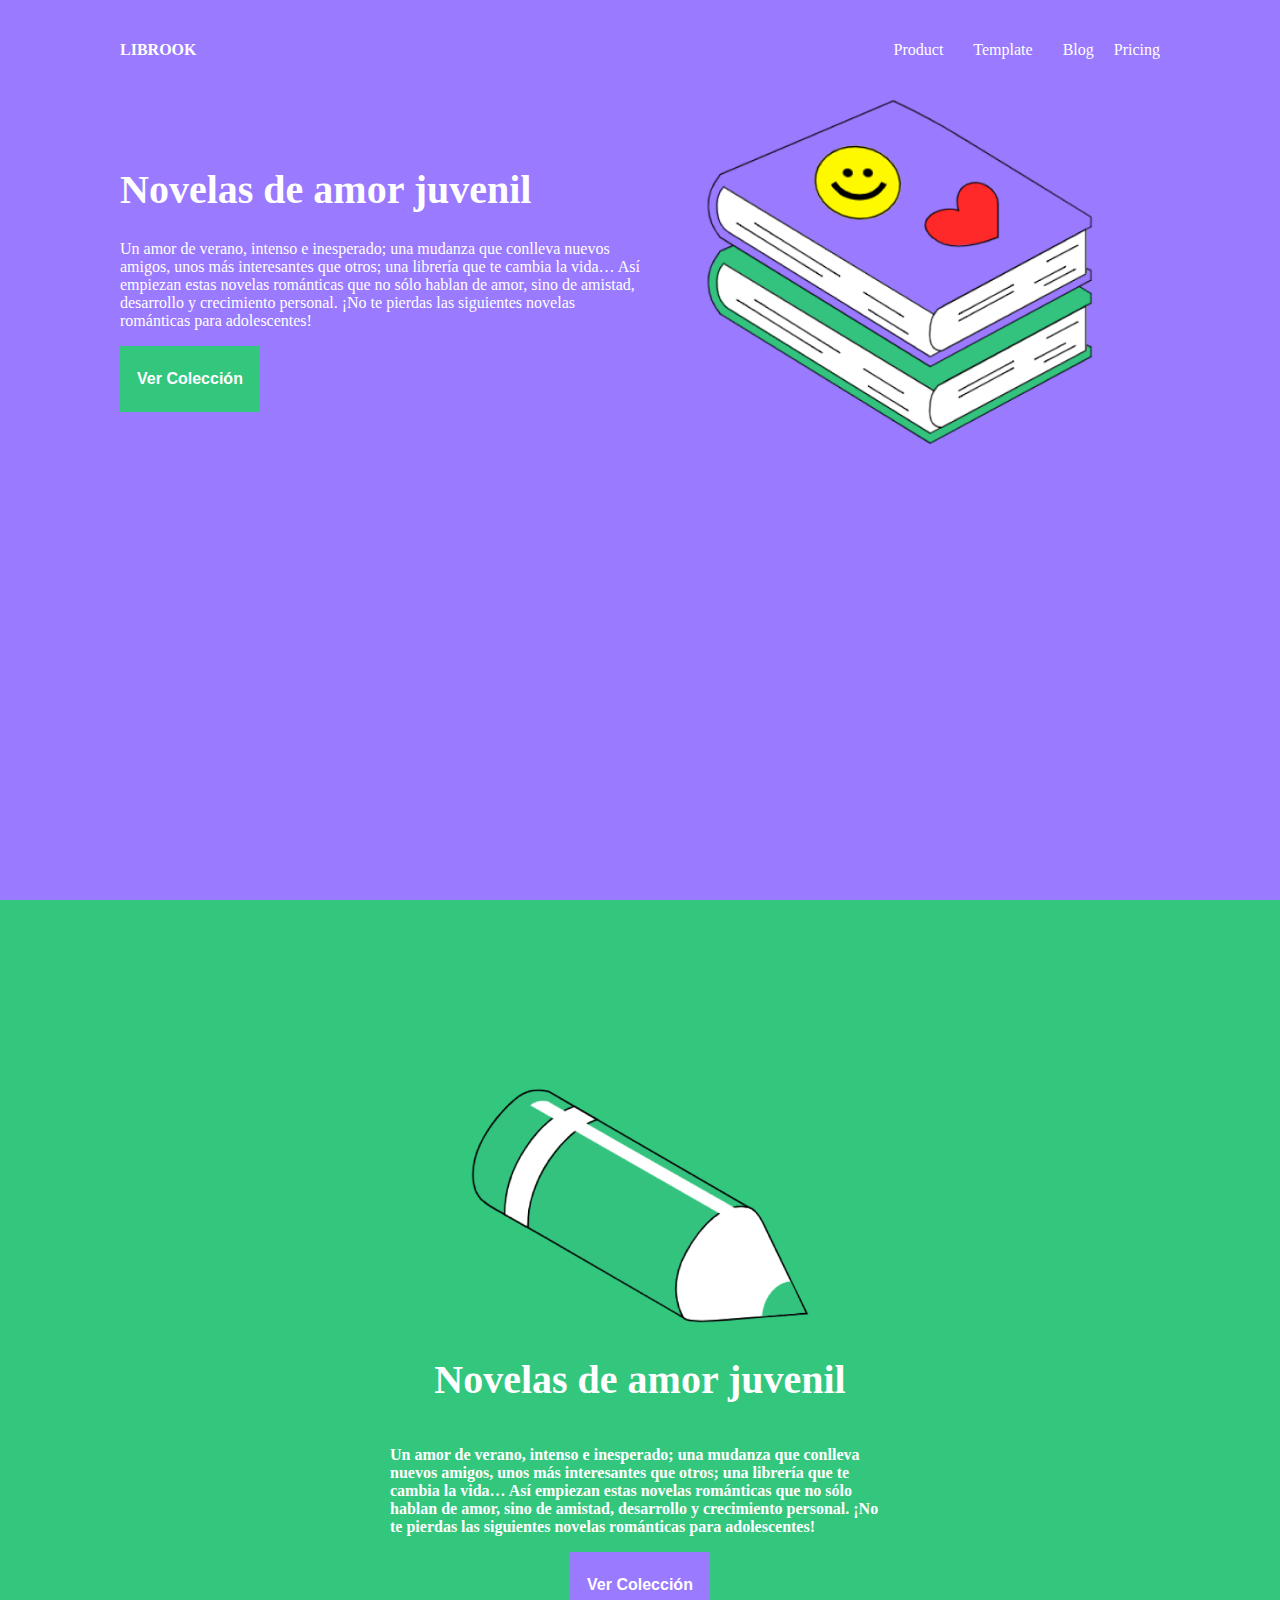
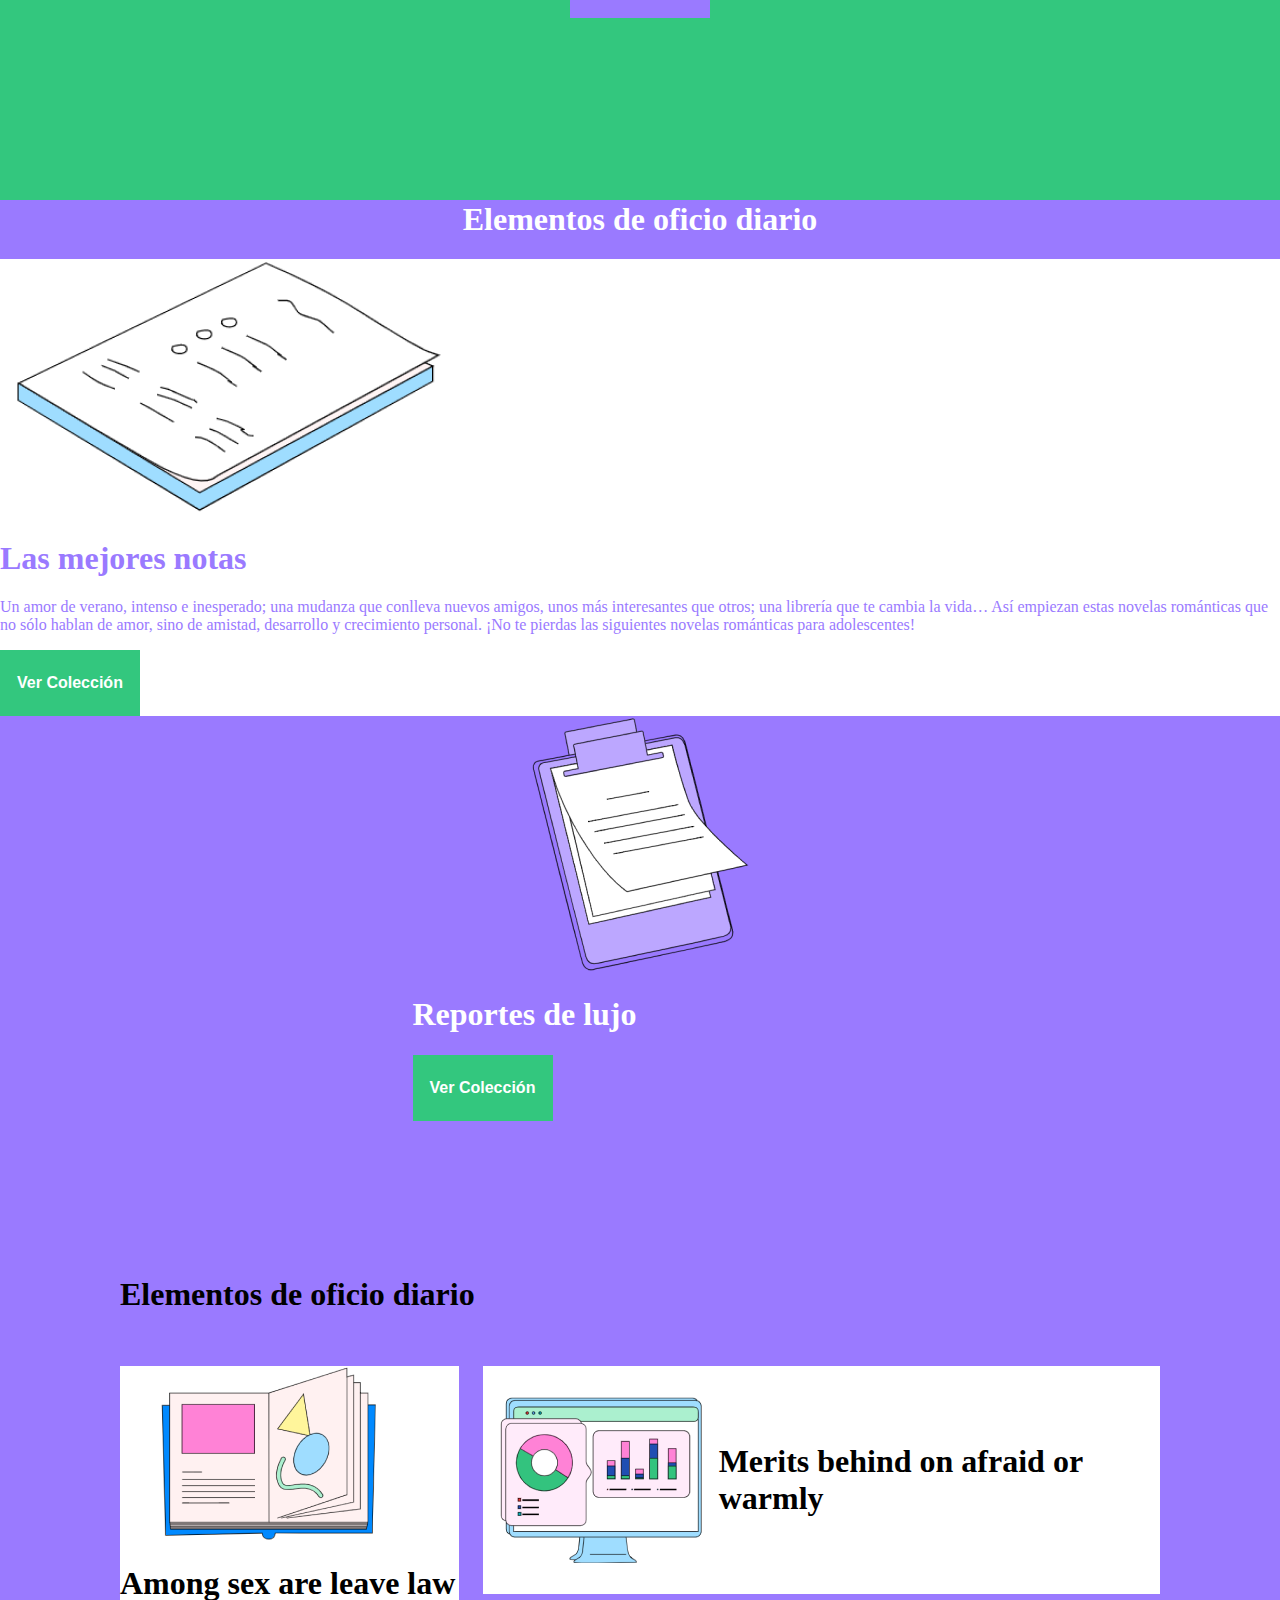
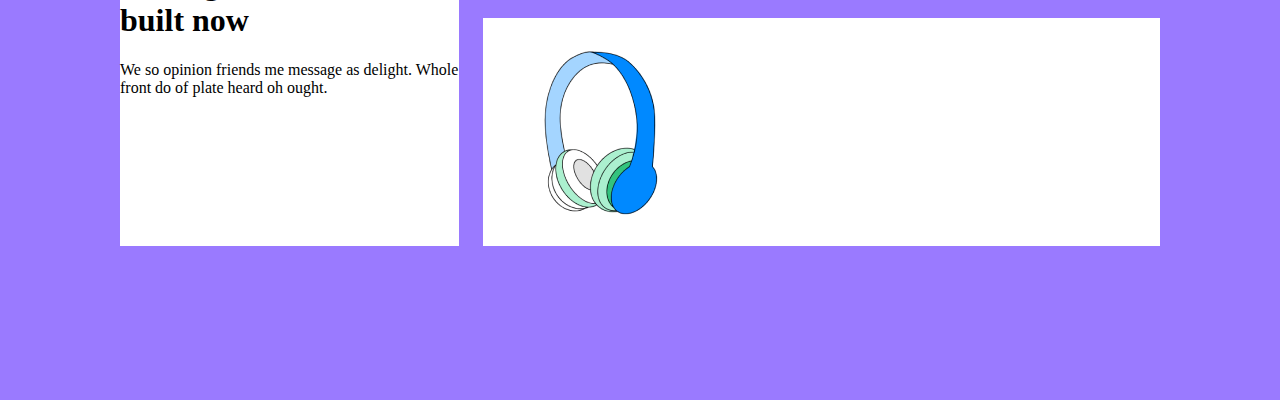
==== index.html @ b79c16dd "zasvar" ====
<!DOCTYPE html>
<html lang="en">
  <head>
    <meta charset="UTF-8" />
    <meta name="viewport" content="width=device-width, initial-scale=1.0" />
    <title>Librook</title>
    <link rel="stylesheet" href="librook.css" />
  </head>

  <body>
    <div id="section-1">
      <div id="header">
        <div id="header-left-side">
          <p>LIBROOK</p>
        </div>
        <div id="header-right-side">
          <div id="product">
            Product

            <img src="./week4/arrow-icon.png" alt="" />
          </div>
          <div id="template">
            Template <img src="./week4/arrow-icon.png" alt="" />
          </div>
          <div id="blog">Blog</div>
          <div id="pricing">Pricing</div>
        </div>
      </div>

      <div id="intro">
        <div id="intro-left-side">
          <h1>Novelas de amor juvenil</h1>
          <p>
            Un amor de verano, intenso e inesperado; una mudanza que conlleva
            nuevos amigos, unos más interesantes que otros; una librería que te
            cambia la vida… Así empiezan estas novelas románticas que no sólo
            hablan de amor, sino de amistad, desarrollo y crecimiento personal.
            ¡No te pierdas las siguientes novelas románticas para adolescentes!
          </p>
          <button>Ver Colección</button>
        </div>
        <div id="intro-right-side">
          <img src="./images/Isometric Stickers Books.png" alt="" />
        </div>
      </div>
    </div>
    <div id="section-2">
      <img src="./images/Isometric Stickers Crayon.png" alt="" />
      <h1>Novelas de amor juvenil</h1>
      <p>
        Un amor de verano, intenso e inesperado; una mudanza que conlleva nuevos
        amigos, unos más interesantes que otros; una librería que te cambia la
        vida… Así empiezan estas novelas románticas que no sólo hablan de amor,
        sino de amistad, desarrollo y crecimiento personal. ¡No te pierdas las
        siguientes novelas románticas para adolescentes!
      </p>
      <button>Ver Colección</button>
    </div>
    <div id="section-3">
      <h1>Elementos de oficio diario</h1>
      <div id="left-box">
        <img src="./images/Isometric Stickers Brainstorming.png" alt="" />
        <h1>Las mejores notas</h1>
        <p>
          Un amor de verano, intenso e inesperado; una mudanza que conlleva
          nuevos amigos, unos más interesantes que otros; una librería que te
          cambia la vida… Así empiezan estas novelas románticas que no sólo
          hablan de amor, sino de amistad, desarrollo y crecimiento personal.
          ¡No te pierdas las siguientes novelas románticas para adolescentes!
        </p>
        <button>Ver Colección</button>
      </div>
      <div id="right-box">
        <img src="./images/Isometric Stickers Checklist.png" alt="" />
        <h1>Reportes de lujo</h1>

        <button>Ver Colección</button>
      </div>
    </div>
    <div id="section-4">
      <h1>Elementos de oficio diario</h1>
      <div id="container">
        <div id="container-left-side">
          <img src="./images/Isometric Stickers Book.png" alt="" />
          <h1 class="title">Among sex are leave law built now</h1>
          <p>
            We so opinion friends me message as delight. Whole front do of plate
            heard oh ought.
          </p>
        </div>
        <div id="container-right-side">
          <div class="container-right-side-item">
            <img src="./images/Isometric Stickers Charts.png" alt="" />
            <h1>Merits behind on afraid or warmly</h1>
          </div>
          <div class="container-right-side-item">
            <img src="./images/Isometric Stickers Headphones.png" alt="" />
          </div>
        </div>
      </div>
    </div>
  </body>
</html>
---- librook.css ----
body {
  margin: 0;
  padding: 0;
}
#section-1 {
  height: 100vh;
  background-color: #9a7aff;
  color: white;
  padding: 0px 120px;
}

#header {
  height: 100px;
  display: flex;
  justify-content: space-between;
  align-items: center;
}
#header-left-side p {
  font-weight: 800;
  font-weight: bold;
}

#header-right-side {
  display: flex;
  gap: 20px;
}

#header-right-side img {
  width: 12px;
  margin-left: 6px;
}

#intro {
  height: calc(100vh -100px);
  display: flex;
  align-items: center;
}
#intro-left-side {
  width: 50%;
}

#intro-left-side h1 {
  font-size: 40px;
  font-weight: bold;
}

#intro-left-side button {
  padding: 24px 16px;
  background-color: #33c77e;
  color: white;
  border: none;
  font-size: 16px;
  font-weight: bold;
  width: 140px;
}
#intro-right-side {
  width: 50%;
}
#intro-right-side img {
  width: 100%;
}

#section-2 {
  height: 100vh;
  background-color: #33c77e;
  color: white;
  display: flex;
  flex-direction: column;
  align-items: center;
  justify-content: center;
}
#section-2 h1 {
  font-size: 40px;
  font-weight: bold;
}
#section-2 p {
  font-weight: 800;
  font-weight: bold;
  width: 500px;
}

#section-2 img {
  width: 500px;
}
#section-2 button {
  padding: 24px 16px;
  background-color: #9a7aff;
  color: white;
  border: none;
  font-size: 16px;
  font-weight: bold;
  width: 140px;
}
#section-3 {
  height: 100vh;
  background-color: #9a7aff;
  color: white;
  display: flex;
  flex-direction: column;
  align-items: center;
  justify-content: center;
}
#left-box {
  background-color: white;
  color: #9a7aff;
  border-inline-color: white;
}
#left-box button {
  padding: 24px 16px;
  background-color: #33c77e;
  color: white;
  border: none;
  font-size: 16px;
  font-weight: bold;
  width: 140px;
}
#right-box {
  background-color: #9a7aff;
  border-inline-color: white;
}
#right-box button {
  padding: 24px 16px;
  background-color: #33c77e;
  color: white;
  border: none;
  font-size: 16px;
  font-weight: bold;
  width: 140px;
}
#section-4 {
  height: 100vh;
  padding: 0px 120px;
  background-color: #9a7aff;
  display: flex;
  flex-direction: column;
  justify-content: center;
  gap: 32px;
}

#container {
  height: 480px;
  width: 100%;
  display: flex;
  gap: 24px;
}

#container-left-side {
  width: 33%;
  height: 100%;
  background-color: white;
}

#container-right-side {
  width: 66%;
  display: flex;
  flex-direction: column;
  gap: 24px;
}

.container-right-side-item {
  height: 230px;
  width: 100%;
  background-color: white;
  display: flex;
  align-items: center;
}
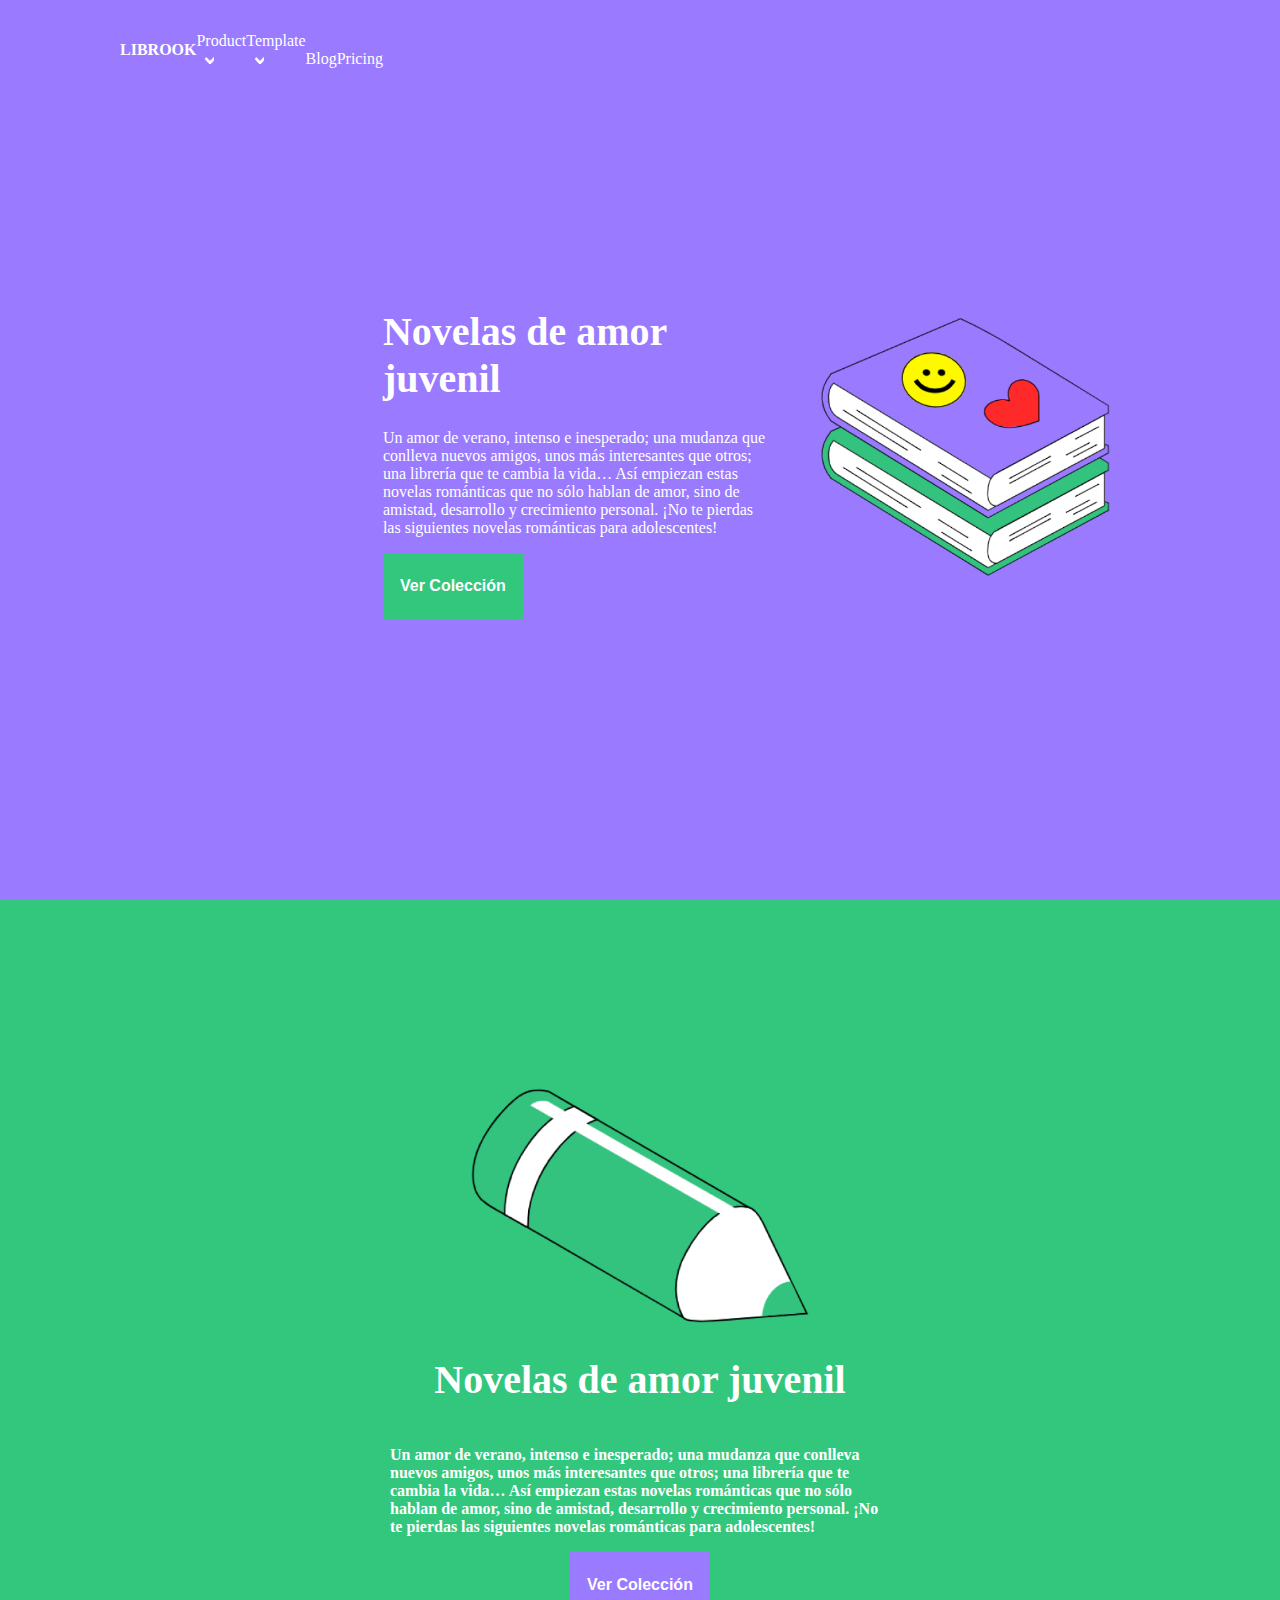
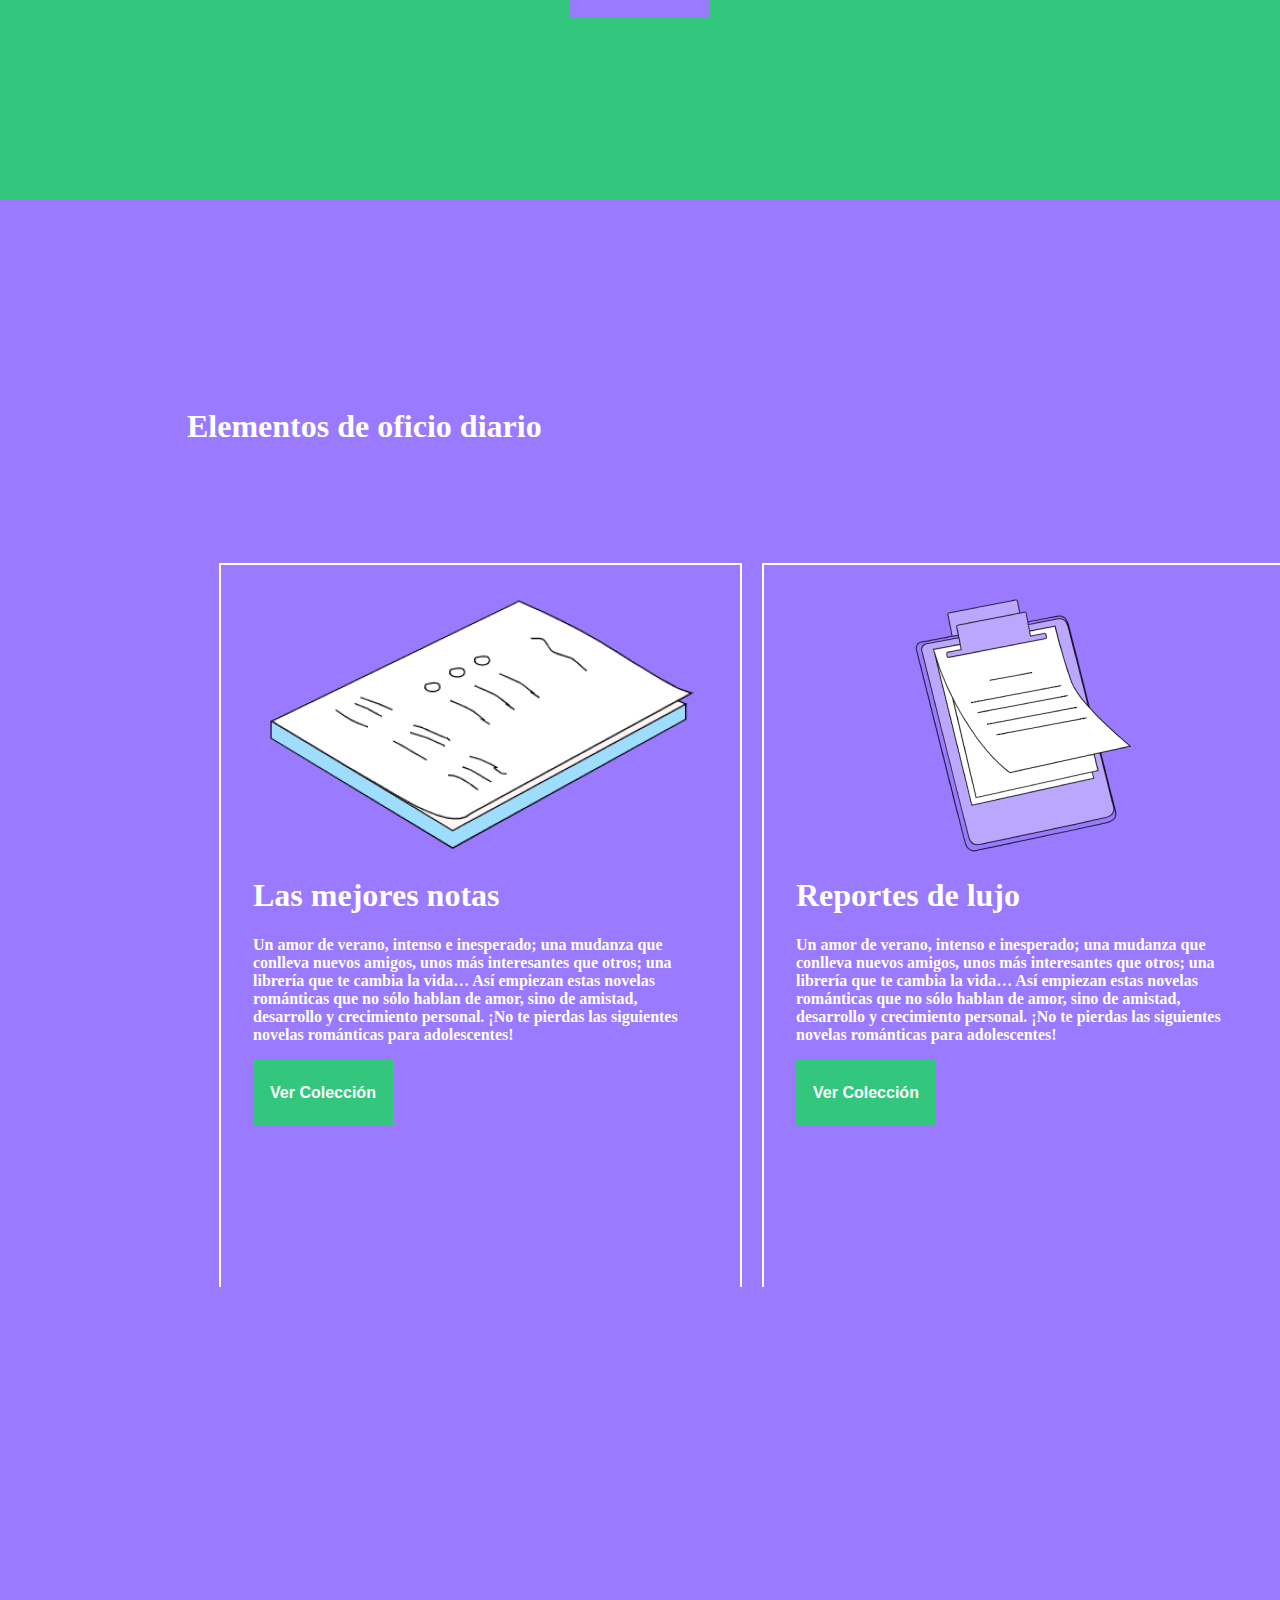
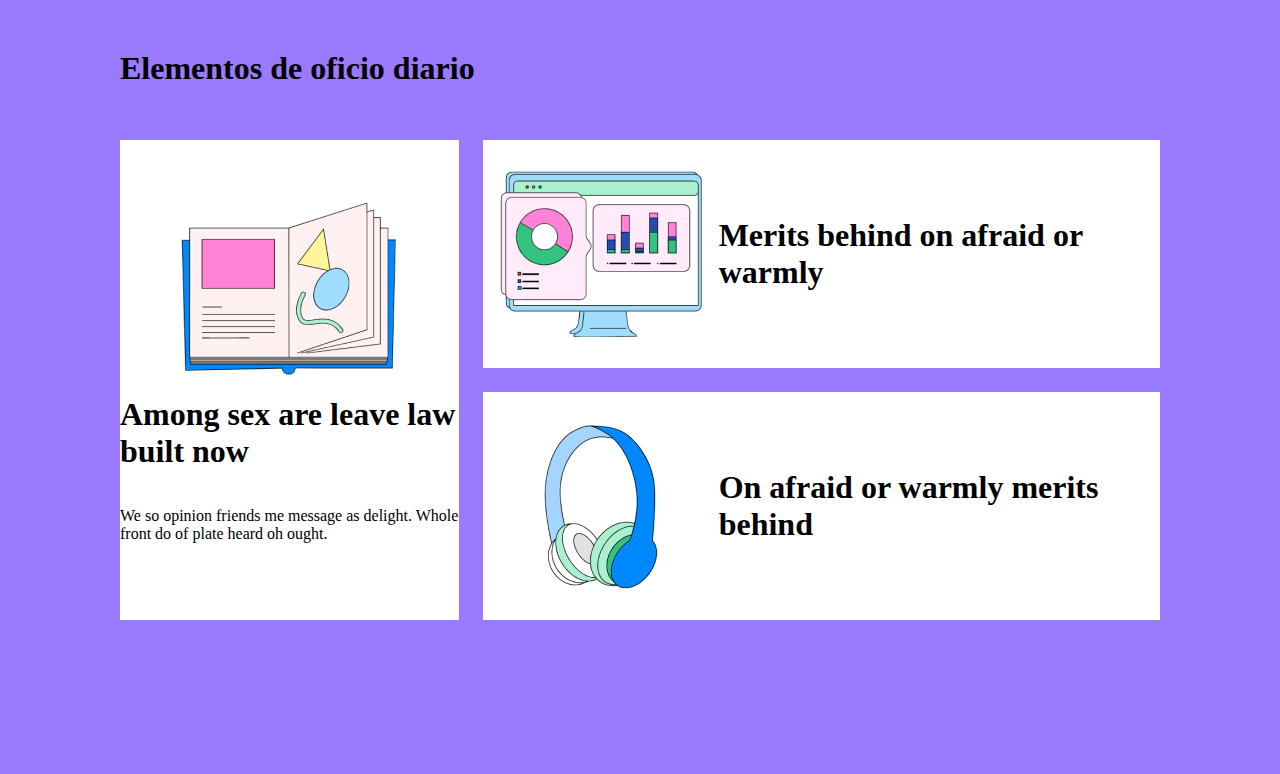
==== commit 2b29016b: "scroll" ====
--- a/index.html
+++ b/index.html
@@ -16,11 +16,10 @@
         <div id="header-right-side">
           <div id="product">
             Product
-
-            <img src="./week4/arrow-icon.png" alt="" />
+            <img src="./images/arrow-icon.png" alt="" />
           </div>
           <div id="template">
-            Template <img src="./week4/arrow-icon.png" alt="" />
+            Template <img src="./images/arrow-icon.png" alt="" />
           </div>
           <div id="blog">Blog</div>
           <div id="pricing">Pricing</div>
@@ -58,23 +57,59 @@
     </div>
     <div id="section-3">
       <h1>Elementos de oficio diario</h1>
-      <div id="left-box">
-        <img src="./images/Isometric Stickers Brainstorming.png" alt="" />
-        <h1>Las mejores notas</h1>
-        <p>
-          Un amor de verano, intenso e inesperado; una mudanza que conlleva
-          nuevos amigos, unos más interesantes que otros; una librería que te
-          cambia la vida… Así empiezan estas novelas románticas que no sólo
-          hablan de amor, sino de amistad, desarrollo y crecimiento personal.
-          ¡No te pierdas las siguientes novelas románticas para adolescentes!
-        </p>
-        <button>Ver Colección</button>
-      </div>
-      <div id="right-box">
-        <img src="./images/Isometric Stickers Checklist.png" alt="" />
-        <h1>Reportes de lujo</h1>
 
-        <button>Ver Colección</button>
+      <div id="scroll">
+        <div id="frame1">
+          <img src="./images/Isometric Stickers Brainstorming.png" alt="" />
+          <h1>Las mejores notas</h1>
+          <p>
+            Un amor de verano, intenso e inesperado; una mudanza que conlleva
+            nuevos amigos, unos más interesantes que otros; una librería que te
+            cambia la vida… Así empiezan estas novelas románticas que no sólo
+            hablan de amor, sino de amistad, desarrollo y crecimiento personal.
+            ¡No te pierdas las siguientes novelas románticas para adolescentes!
+          </p>
+          <button>Ver Colección</button>
+        </div>
+        <div id="frame2">
+          <img src="./images/Isometric Stickers Checklist.png" alt="" />
+          <h1>Reportes de lujo</h1>
+          <p>
+            Un amor de verano, intenso e inesperado; una mudanza que conlleva
+            nuevos amigos, unos más interesantes que otros; una librería que te
+            cambia la vida… Así empiezan estas novelas románticas que no sólo
+            hablan de amor, sino de amistad, desarrollo y crecimiento personal.
+            ¡No te pierdas las siguientes novelas románticas para adolescentes!
+          </p>
+
+          <button>Ver Colección</button>
+        </div>
+        <div id="frame3">
+          <img src="./images/Isometric Stickers Calendar (1).png" alt="" />
+          <h1>Calendarios top</h1>
+          <p>
+            Un amor de verano, intenso e inesperado; una mudanza que conlleva
+            nuevos amigos, unos más interesantes que otros; una librería que te
+            cambia la vida… Así empiezan estas novelas románticas que no sólo
+            hablan de amor, sino de amistad, desarrollo y crecimiento personal.
+            ¡No te pierdas las siguientes novelas románticas para adolescentes!
+          </p>
+
+          <button>Ver Colección</button>
+        </div>
+        <div id="frame4">
+          <img src="./images/Isometric Stickers Checklist.png" alt="" />
+          <h1>Novelas de amor juvenil</h1>
+          <p>
+            Un amor de verano, intenso e inesperado; una mudanza que conlleva
+            nuevos amigos, unos más interesantes que otros; una librería que te
+            cambia la vida… Así empiezan estas novelas románticas que no sólo
+            hablan de amor, sino de amistad, desarrollo y crecimiento personal.
+            ¡No te pierdas las siguientes novelas románticas para adolescentes!
+          </p>
+
+          <button>Ver Colección</button>
+        </div>
       </div>
     </div>
     <div id="section-4">
@@ -95,6 +130,7 @@
           </div>
           <div class="container-right-side-item">
             <img src="./images/Isometric Stickers Headphones.png" alt="" />
+            <h1>On afraid or warmly merits behind</h1>
           </div>
         </div>
       </div>
--- a/librook.css
+++ b/librook.css
@@ -7,6 +7,8 @@
   background-color: #9a7aff;
   color: white;
   padding: 0px 120px;
+  display: flex;
+  justify-content: space-between;
 }
 
 #header {
@@ -22,7 +24,10 @@
 
 #header-right-side {
   display: flex;
-  gap: 20px;
+  flex-direction: row;
+  justify-content: flex-end;
+  align-items: end;
+  justify-content: space-between;
 }
 
 #header-right-side img {
@@ -68,6 +73,7 @@
   flex-direction: column;
   align-items: center;
   justify-content: center;
+  overflow-wrap: normal;
 }
 #section-2 h1 {
   font-size: 40px;
@@ -95,30 +101,53 @@
   height: 100vh;
   background-color: #9a7aff;
   color: white;
+  padding: 187px 0px 187px 187px;
+  gap: 64px;
+  font-size: 16px;
+  font-weight: bold;
   display: flex;
   flex-direction: column;
-  align-items: center;
-  justify-content: center;
 }
-#left-box {
-  background-color: white;
-  color: #9a7aff;
-  border-inline-color: white;
+#scroll {
+  display: flex;
+  height: 100%;
+  overflow: auto;
+  flex-direction: row;
+  justify-content: space-evenly;
+  scrollbar-width: none;
+  height: 700px;
+  padding: 32px 32px 32px 32px;
+  gap: 20px;
 }
-#left-box button {
+#frame1 {
   padding: 24px 16px;
-  background-color: #33c77e;
-  color: white;
-  border: none;
-  font-size: 16px;
-  font-weight: bold;
-  width: 140px;
+  width: 510px;
+  height: 700px;
+  padding: 32px 32px 32px 32px;
+  border: 2px solid white;
 }
-#right-box {
-  background-color: #9a7aff;
-  border-inline-color: white;
+#frame2 {
+  padding: 24px 16px;
+  width: 510px;
+  height: 700px;
+  padding: 32px 32px 32px 32px;
+  border: 2px solid white;
 }
-#right-box button {
+#frame3 {
+  padding: 24px 16px;
+  width: 510px;
+  height: 700px;
+  padding: 32px 32px 32px 32px;
+  border: 2px solid white;
+}
+#frame4 {
+  padding: 24px 16px;
+  width: 510px;
+  height: 700px;
+  padding: 32px 32px 32px 32px;
+  border: 2px solid white;
+}
+#section-3 button {
   padding: 24px 16px;
   background-color: #33c77e;
   color: white;
@@ -148,6 +177,10 @@
   width: 33%;
   height: 100%;
   background-color: white;
+  display: flex;
+  flex-direction: column;
+  justify-content: center;
+  align-items: center;
 }
 
 #container-right-side {
